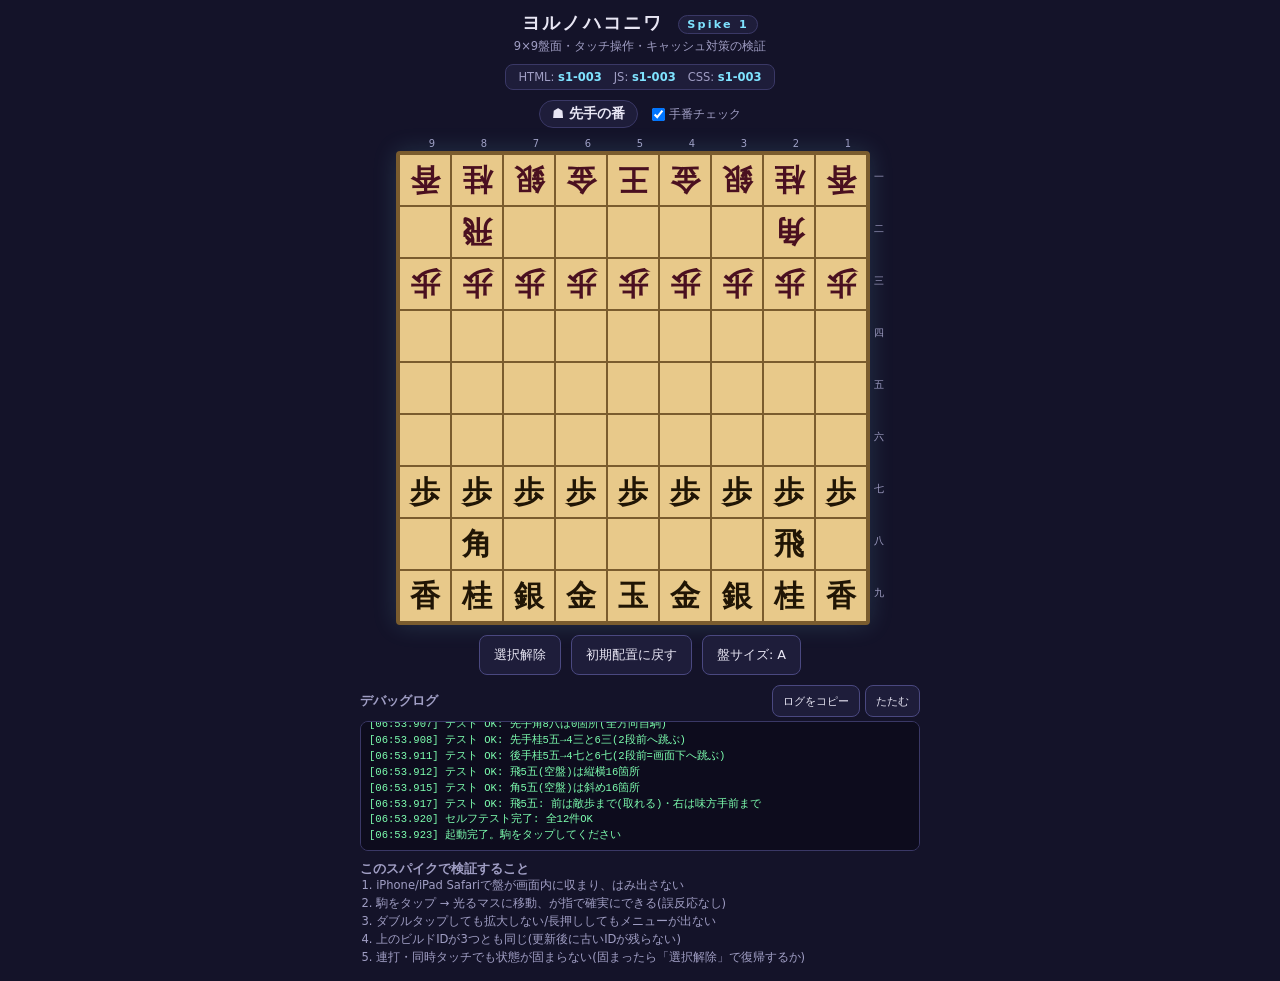
==== index.html @ ee91f28b "Add files via upload" ====
<!DOCTYPE html>
<html lang="ja">
<head>
<meta charset="UTF-8">
<meta name="viewport" content="width=device-width, initial-scale=1.0, maximum-scale=1.0, user-scalable=no, viewport-fit=cover">
<meta name="apple-mobile-web-app-capable" content="yes">
<meta name="apple-mobile-web-app-title" content="ヨルノハコニワ">
<meta name="apple-mobile-web-app-status-bar-style" content="black-translucent">
<meta name="format-detection" content="telephone=no">
<title>ヨルノハコニワ Spike 1 - 盤面UI検証</title>

<!-- ============================================================
  キャッシュ対策の要:
  ・全アセットに ?v=ビルドID を付与
  ・HTML / CSS / JS それぞれにビルドIDを埋め込み、実行時に照合
  ・3つのIDが一致しない = 古いキャッシュが混在 → 画面に赤色警告
  デプロイ時は BUILD ID を必ず更新すること(手順は README 参照)
============================================================ -->
<script>window.BUILD_HTML = 's1-003';</script>
<link rel="stylesheet" href="style.css?v=s1-003">
<script src="app.js?v=s1-003" defer></script>
</head>
<body>

<header class="top">
  <h1>ヨルノハコニワ <span class="spike-tag">Spike 1</span></h1>
  <p class="sub">9×9盤面・タッチ操作・キャッシュ対策の検証</p>
</header>

<div id="cache-warning" class="cache-warning hidden">
  ⚠️ 古いファイルが混在しています(ビルドID不一致)。再読み込みしてください。
</div>

<div class="build-bar">
  <span>HTML: <b id="build-html">?</b></span>
  <span>JS: <b id="build-js">?</b></span>
  <span>CSS: <b id="build-css">?</b></span>
  <span id="css-build-probe" aria-hidden="true"></span>
</div>

<main>
  <div class="status-row">
    <div id="turn-indicator" class="turn-indicator">☗ 先手の番</div>
    <label class="toggle">
      <input type="checkbox" id="turn-check" checked>
      手番チェック
    </label>
  </div>

  <div class="board-wrap">
    <div id="file-labels" class="file-labels"></div>
    <div class="board-row">
      <div id="board" class="board"></div>
      <div id="rank-labels" class="rank-labels"></div>
    </div>
  </div>

  <div class="btn-row">
    <button id="btn-reset-state" type="button">選択解除</button>
    <button id="btn-reset-board" type="button">初期配置に戻す</button>
    <button id="btn-size" type="button">盤サイズ: A</button>
  </div>

  <section class="debug">
    <div class="debug-head">
      <h2>デバッグログ</h2>
      <div>
        <button id="btn-copy-log" type="button">ログをコピー</button>
        <button id="btn-toggle-log" type="button">たたむ</button>
      </div>
    </div>
    <div id="log" class="log" aria-live="polite"><div>起動中...(この表示のまま変わらない場合、app.jsが読み込めていません)</div></div>
  </section>

  <section class="notes">
    <h2>このスパイクで検証すること</h2>
    <ol>
      <li>iPhone/iPad Safariで盤が画面内に収まり、はみ出さない</li>
      <li>駒をタップ → 光るマスに移動、が指で確実にできる(誤反応なし)</li>
      <li>ダブルタップしても拡大しない/長押ししてもメニューが出ない</li>
      <li>上のビルドIDが3つとも同じ(更新後に古いIDが残らない)</li>
      <li>連打・同時タッチでも状態が固まらない(固まったら「選択解除」で復帰するか)</li>
    </ol>
  </section>
</main>

</body>
</html>
---- style.css ----
/* ============================================================
   ヨルノハコニワ Spike 1 スタイル
   目的: 検証用の最小UI。夜の世界のトーンだけ先取りしつつ、
         機能検証(タッチ・視認性・キャッシュ)を最優先。
   ============================================================ */

/* CSSビルドID: デプロイ時に必ず更新(index.html / app.js と揃える) */
#css-build-probe::after { content: 's1-003'; }
#css-build-probe { position: absolute; visibility: hidden; }

:root {
  --night: #141329;        /* 夜空 */
  --night-soft: #1e1d3a;   /* パネル */
  --ink: #e8e6f4;          /* 文字 */
  --ink-dim: #a09ec4;
  --board: #e8c98a;        /* 盤(視認性最優先で明るい柾目色) */
  --board-line: #7a5c2e;
  --glow: #7fe3ff;         /* ひかり(移動可能マス) */
  --select: #ffd166;       /* 選択中 */
  --warn: #ff5d73;
  --cell: min(10.2vw, 52px);   /* サイズA(既定) */
  --pc-scale: 0.58;
}

/* サイズB: iPad等の大画面向け比較案(盤サイズトグルで切替) */
body.size-b {
  --cell: min(10vw, 60px);
  --pc-scale: 0.62;
}

* { box-sizing: border-box; margin: 0; padding: 0; }

html, body {
  background: var(--night);
  color: var(--ink);
  font-family: "Hiragino Kaku Gothic ProN", "Hiragino Sans", "Yu Gothic", system-ui, sans-serif;
  /* iOS: 長押し選択・タップハイライト・リンクプレビューを抑止 */
  -webkit-user-select: none;
  user-select: none;
  -webkit-tap-highlight-color: transparent;
  -webkit-touch-callout: none;
  /* ダブルタップ拡大の抑止(スクロールは許可) */
  touch-action: manipulation;
}

body {
  min-height: 100dvh;
  padding: max(10px, env(safe-area-inset-top)) max(10px, env(safe-area-inset-right))
           max(16px, env(safe-area-inset-bottom)) max(10px, env(safe-area-inset-left));
  display: flex;
  flex-direction: column;
  align-items: center;
  gap: 10px;
}

.top { text-align: center; }
.top h1 { font-size: 1.15rem; letter-spacing: 0.12em; }
.spike-tag {
  font-size: 0.7rem; vertical-align: middle;
  background: var(--night-soft); border: 1px solid #3a3866;
  border-radius: 999px; padding: 2px 8px; margin-left: 6px; color: var(--glow);
}
.sub { font-size: 0.72rem; color: var(--ink-dim); margin-top: 4px; }

/* ---- ビルドID表示(キャッシュ検証の中核) ---- */
.build-bar {
  display: flex; gap: 12px; font-size: 0.72rem; color: var(--ink-dim);
  background: var(--night-soft); border: 1px solid #3a3866;
  border-radius: 8px; padding: 5px 12px;
}
.build-bar b { color: var(--glow); font-weight: 600; }
.cache-warning {
  background: var(--warn); color: #fff; font-size: 0.8rem; font-weight: 700;
  border-radius: 8px; padding: 8px 12px; text-align: center;
}
.hidden { display: none; }

main { display: flex; flex-direction: column; align-items: center; gap: 10px; width: 100%; max-width: 560px; }

.status-row { display: flex; align-items: center; gap: 14px; }
.turn-indicator {
  font-size: 0.85rem; font-weight: 700; padding: 4px 12px;
  border-radius: 999px; background: var(--night-soft); border: 1px solid #3a3866;
}
.turn-indicator.gote { color: #ffb3c1; }
.toggle { font-size: 0.75rem; color: var(--ink-dim); display: flex; align-items: center; gap: 4px; }

/* ---- 盤 ---- */
.board-wrap { display: flex; flex-direction: column; align-items: center; }
.board-row { display: flex; align-items: stretch; }

.file-labels {
  display: grid; grid-template-columns: repeat(9, var(--cell));
  font-size: 0.62rem; color: var(--ink-dim); text-align: center; margin-bottom: 2px;
}
.rank-labels {
  display: grid; grid-template-rows: repeat(9, var(--cell));
  font-size: 0.62rem; color: var(--ink-dim);
  align-items: center; padding-left: 4px;
}

.board {
  display: grid;
  grid-template-columns: repeat(9, var(--cell));
  grid-template-rows: repeat(9, var(--cell));
  background: var(--board);
  border: 3px solid var(--board-line);
  border-radius: 4px;
  box-shadow: 0 0 24px rgba(127, 227, 255, 0.15);
  /* 盤上ではスクロール・ズーム等のジェスチャを完全に無効化し、
     タッチをすべて着手操作として受け取る(前作の操作不安定への対策) */
  touch-action: none;
}

.cell {
  border: 1px solid var(--board-line);
  display: flex; align-items: center; justify-content: center;
  position: relative;
  font-size: calc(var(--cell) * var(--pc-scale));
  font-weight: 700;
  color: #201505;
  line-height: 1;
}

.cell .pc { pointer-events: none; }           /* タッチ判定は必ずセルで受ける */
.cell .pc.gote { transform: rotate(180deg); color: #4a1020; }

/* 選択中の駒 */
.cell.selected { background: var(--select); box-shadow: inset 0 0 0 2px #b8860b; }

/* 移動可能マス = 「ひかり」 */
.cell.movable { background: rgba(127, 227, 255, 0.45); }
.cell.movable::after {
  content: ""; position: absolute; width: 26%; height: 26%;
  border-radius: 50%; background: #22b8dd; opacity: 0.9;
}
.cell.movable.capture { background: rgba(255, 93, 115, 0.4); }
.cell.movable.capture::after { background: var(--warn); }

/* 無効タップの視覚フィードバック */
.cell.reject { animation: reject 0.25s ease; }
@keyframes reject {
  0%, 100% { background: inherit; }
  50% { background: rgba(255, 93, 115, 0.5); }
}

/* ---- ボタン ---- */
.btn-row { display: flex; gap: 10px; }
button {
  font-size: 0.8rem; font-family: inherit;
  background: var(--night-soft); color: var(--ink);
  border: 1px solid #4a4880; border-radius: 8px;
  padding: 8px 14px;
  min-height: 40px;               /* 子どもの指でも押せる最小サイズ */
  touch-action: manipulation;
}
button:active { background: #34325e; }

/* ---- デバッグログ ---- */
.debug { width: 100%; }
.debug-head { display: flex; justify-content: space-between; align-items: center; margin-bottom: 4px; }
.debug-head h2, .notes h2 { font-size: 0.8rem; color: var(--ink-dim); }
.debug-head button { min-height: 32px; padding: 4px 10px; font-size: 0.7rem; }
.log {
  background: #0d0c1d; border: 1px solid #3a3866; border-radius: 8px;
  font-family: ui-monospace, Menlo, monospace;
  font-size: 0.66rem; line-height: 1.5;
  height: 130px; overflow-y: auto; padding: 6px 8px;
  -webkit-user-select: text; user-select: text;  /* ログは選択コピー可 */
  overscroll-behavior: contain;
}
.log.collapsed { display: none; }
.log .warn { color: var(--warn); }
.log .ok { color: #7dffb0; }

.notes { width: 100%; font-size: 0.72rem; color: var(--ink-dim); }
.notes ol { padding-left: 1.4em; display: grid; gap: 3px; }
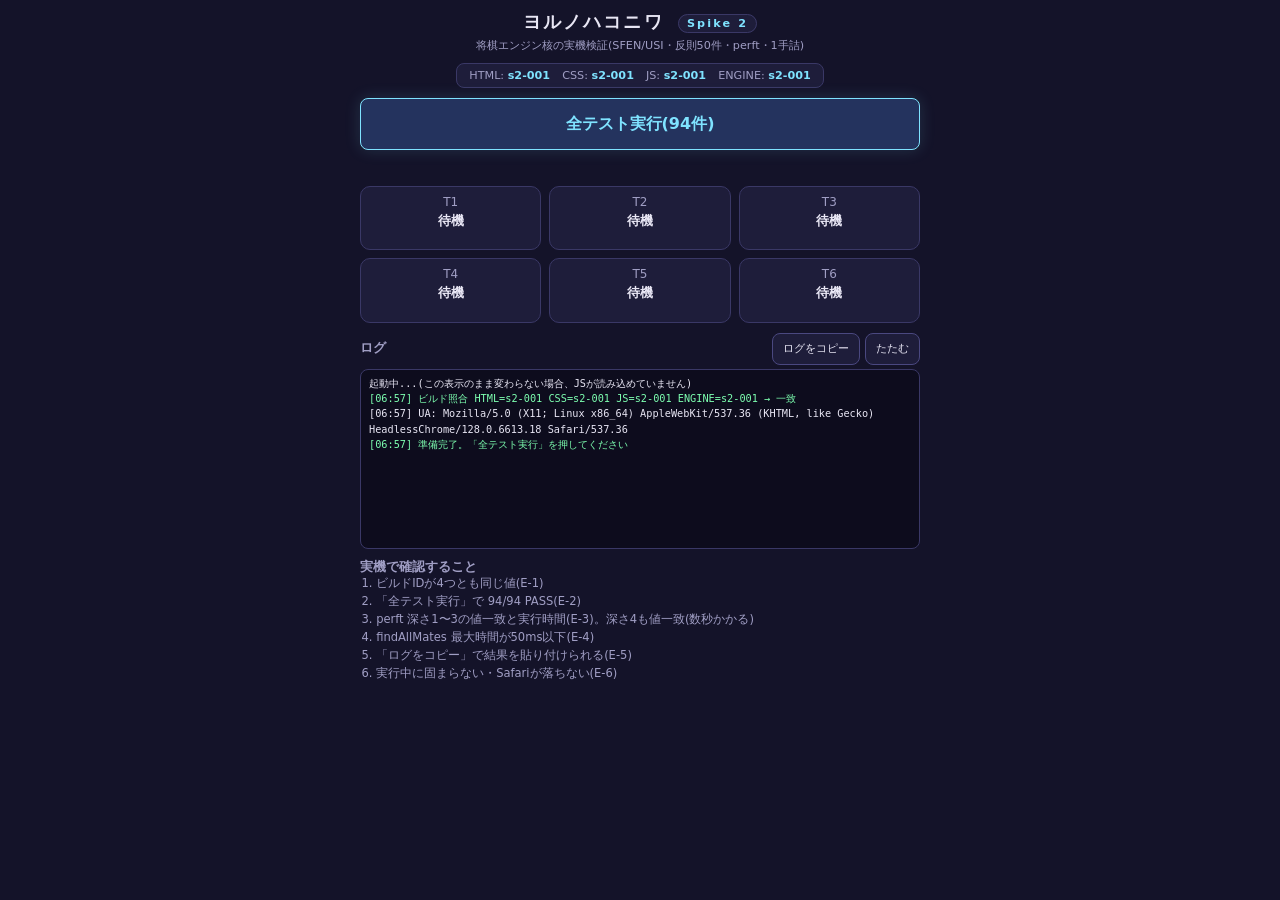
==== commit 190bba3c: "spike2" ====
--- a/index.html
+++ b/index.html
@@ -4,27 +4,23 @@
 <meta charset="UTF-8">
 <meta name="viewport" content="width=device-width, initial-scale=1.0, maximum-scale=1.0, user-scalable=no, viewport-fit=cover">
 <meta name="apple-mobile-web-app-capable" content="yes">
-<meta name="apple-mobile-web-app-title" content="ヨルノハコニワ">
+<meta name="apple-mobile-web-app-title" content="ヨルノハコニワ検証">
 <meta name="apple-mobile-web-app-status-bar-style" content="black-translucent">
 <meta name="format-detection" content="telephone=no">
-<title>ヨルノハコニワ Spike 1 - 盤面UI検証</title>
+<title>ヨルノハコニワ Spike 2 - エンジン実機検証</title>
 
-<!-- ============================================================
-  キャッシュ対策の要:
-  ・全アセットに ?v=ビルドID を付与
-  ・HTML / CSS / JS それぞれにビルドIDを埋め込み、実行時に照合
-  ・3つのIDが一致しない = 古いキャッシュが混在 → 画面に赤色警告
-  デプロイ時は BUILD ID を必ず更新すること(手順は README 参照)
-============================================================ -->
-<script>window.BUILD_HTML = 's1-003';</script>
-<link rel="stylesheet" href="style.css?v=s1-003">
-<script src="app.js?v=s1-003" defer></script>
+<!-- キャッシュ対策: 全アセットに ?v=ビルドID。HTML/CSS/runner/engineの4箇所のIDを起動時に照合し、
+     不一致なら赤色警告(Spike 1で実証済みの方式を継承)。デプロイ時はREADME記載の7箇所を更新 -->
+<script>window.BUILD_HTML = 's2-001';</script>
+<link rel="stylesheet" href="style.css?v=s2-001">
+<script src="engine.js?v=s2-001" defer></script>
+<script src="runner.js?v=s2-001" defer></script>
 </head>
 <body>
 
 <header class="top">
-  <h1>ヨルノハコニワ <span class="spike-tag">Spike 1</span></h1>
-  <p class="sub">9×9盤面・タッチ操作・キャッシュ対策の検証</p>
+  <h1>ヨルノハコニワ <span class="spike-tag">Spike 2</span></h1>
+  <p class="sub">将棋エンジン核の実機検証(SFEN/USI・反則50件・perft・1手詰)</p>
 </header>
 
 <div id="cache-warning" class="cache-warning hidden">
@@ -33,53 +29,38 @@
 
 <div class="build-bar">
   <span>HTML: <b id="build-html">?</b></span>
+  <span>CSS: <b id="build-css">?</b></span>
   <span>JS: <b id="build-js">?</b></span>
-  <span>CSS: <b id="build-css">?</b></span>
+  <span>ENGINE: <b id="build-engine">?</b></span>
   <span id="css-build-probe" aria-hidden="true"></span>
 </div>
 
 <main>
-  <div class="status-row">
-    <div id="turn-indicator" class="turn-indicator">☗ 先手の番</div>
-    <label class="toggle">
-      <input type="checkbox" id="turn-check" checked>
-      手番チェック
-    </label>
-  </div>
+  <button id="run-all" type="button" class="primary">全テスト実行(94件)</button>
+  <div id="summary" class="summary"></div>
 
-  <div class="board-wrap">
-    <div id="file-labels" class="file-labels"></div>
-    <div class="board-row">
-      <div id="board" class="board"></div>
-      <div id="rank-labels" class="rank-labels"></div>
-    </div>
-  </div>
-
-  <div class="btn-row">
-    <button id="btn-reset-state" type="button">選択解除</button>
-    <button id="btn-reset-board" type="button">初期配置に戻す</button>
-    <button id="btn-size" type="button">盤サイズ: A</button>
-  </div>
+  <div id="suites" class="suites"></div>
 
   <section class="debug">
     <div class="debug-head">
-      <h2>デバッグログ</h2>
+      <h2>ログ</h2>
       <div>
         <button id="btn-copy-log" type="button">ログをコピー</button>
         <button id="btn-toggle-log" type="button">たたむ</button>
       </div>
     </div>
-    <div id="log" class="log" aria-live="polite"><div>起動中...(この表示のまま変わらない場合、app.jsが読み込めていません)</div></div>
+    <div id="log" class="log" aria-live="polite"><div>起動中...(この表示のまま変わらない場合、JSが読み込めていません)</div></div>
   </section>
 
   <section class="notes">
-    <h2>このスパイクで検証すること</h2>
+    <h2>実機で確認すること</h2>
     <ol>
-      <li>iPhone/iPad Safariで盤が画面内に収まり、はみ出さない</li>
-      <li>駒をタップ → 光るマスに移動、が指で確実にできる(誤反応なし)</li>
-      <li>ダブルタップしても拡大しない/長押ししてもメニューが出ない</li>
-      <li>上のビルドIDが3つとも同じ(更新後に古いIDが残らない)</li>
-      <li>連打・同時タッチでも状態が固まらない(固まったら「選択解除」で復帰するか)</li>
+      <li>ビルドIDが4つとも同じ値(E-1)</li>
+      <li>「全テスト実行」で 94/94 PASS(E-2)</li>
+      <li>perft 深さ1〜3の値一致と実行時間(E-3)。深さ4も値一致(数秒かかる)</li>
+      <li>findAllMates 最大時間が50ms以下(E-4)</li>
+      <li>「ログをコピー」で結果を貼り付けられる(E-5)</li>
+      <li>実行中に固まらない・Safariが落ちない(E-6)</li>
     </ol>
   </section>
 </main>
--- a/style.css
+++ b/style.css
@@ -1,31 +1,17 @@
-/* ============================================================
-   ヨルノハコニワ Spike 1 スタイル
-   目的: 検証用の最小UI。夜の世界のトーンだけ先取りしつつ、
-         機能検証(タッチ・視認性・キャッシュ)を最優先。
-   ============================================================ */
+/* ヨルノハコニワ Spike 2 スタイル(Spike 1の夜テーマを継承した検証UI) */
 
-/* CSSビルドID: デプロイ時に必ず更新(index.html / app.js と揃える) */
-#css-build-probe::after { content: 's1-003'; }
+/* CSSビルドID: デプロイ時に必ず更新(README記載の7箇所と揃える) */
+#css-build-probe::after { content: 's2-001'; }
 #css-build-probe { position: absolute; visibility: hidden; }
 
 :root {
-  --night: #141329;        /* 夜空 */
-  --night-soft: #1e1d3a;   /* パネル */
-  --ink: #e8e6f4;          /* 文字 */
+  --night: #141329;
+  --night-soft: #1e1d3a;
+  --ink: #e8e6f4;
   --ink-dim: #a09ec4;
-  --board: #e8c98a;        /* 盤(視認性最優先で明るい柾目色) */
-  --board-line: #7a5c2e;
-  --glow: #7fe3ff;         /* ひかり(移動可能マス) */
-  --select: #ffd166;       /* 選択中 */
+  --glow: #7fe3ff;
+  --good: #7dffb0;
   --warn: #ff5d73;
-  --cell: min(10.2vw, 52px);   /* サイズA(既定) */
-  --pc-scale: 0.58;
-}
-
-/* サイズB: iPad等の大画面向け比較案(盤サイズトグルで切替) */
-body.size-b {
-  --cell: min(10vw, 60px);
-  --pc-scale: 0.62;
 }
 
 * { box-sizing: border-box; margin: 0; padding: 0; }
@@ -34,37 +20,30 @@
   background: var(--night);
   color: var(--ink);
   font-family: "Hiragino Kaku Gothic ProN", "Hiragino Sans", "Yu Gothic", system-ui, sans-serif;
-  /* iOS: 長押し選択・タップハイライト・リンクプレビューを抑止 */
-  -webkit-user-select: none;
-  user-select: none;
   -webkit-tap-highlight-color: transparent;
   -webkit-touch-callout: none;
-  /* ダブルタップ拡大の抑止(スクロールは許可) */
   touch-action: manipulation;
 }
 
 body {
   min-height: 100dvh;
-  padding: max(10px, env(safe-area-inset-top)) max(10px, env(safe-area-inset-right))
-           max(16px, env(safe-area-inset-bottom)) max(10px, env(safe-area-inset-left));
-  display: flex;
-  flex-direction: column;
-  align-items: center;
-  gap: 10px;
+  padding: max(10px, env(safe-area-inset-top)) max(12px, env(safe-area-inset-right))
+           max(16px, env(safe-area-inset-bottom)) max(12px, env(safe-area-inset-left));
+  display: flex; flex-direction: column; align-items: center; gap: 10px;
 }
 
 .top { text-align: center; }
-.top h1 { font-size: 1.15rem; letter-spacing: 0.12em; }
+.top h1 { font-size: 1.1rem; letter-spacing: 0.12em; }
 .spike-tag {
   font-size: 0.7rem; vertical-align: middle;
   background: var(--night-soft); border: 1px solid #3a3866;
   border-radius: 999px; padding: 2px 8px; margin-left: 6px; color: var(--glow);
 }
-.sub { font-size: 0.72rem; color: var(--ink-dim); margin-top: 4px; }
+.sub { font-size: 0.7rem; color: var(--ink-dim); margin-top: 4px; }
 
-/* ---- ビルドID表示(キャッシュ検証の中核) ---- */
 .build-bar {
-  display: flex; gap: 12px; font-size: 0.72rem; color: var(--ink-dim);
+  display: flex; flex-wrap: wrap; gap: 8px 12px; justify-content: center;
+  font-size: 0.7rem; color: var(--ink-dim);
   background: var(--night-soft); border: 1px solid #3a3866;
   border-radius: 8px; padding: 5px 12px;
 }
@@ -77,86 +56,38 @@
 
 main { display: flex; flex-direction: column; align-items: center; gap: 10px; width: 100%; max-width: 560px; }
 
-.status-row { display: flex; align-items: center; gap: 14px; }
-.turn-indicator {
-  font-size: 0.85rem; font-weight: 700; padding: 4px 12px;
-  border-radius: 999px; background: var(--night-soft); border: 1px solid #3a3866;
-}
-.turn-indicator.gote { color: #ffb3c1; }
-.toggle { font-size: 0.75rem; color: var(--ink-dim); display: flex; align-items: center; gap: 4px; }
-
-/* ---- 盤 ---- */
-.board-wrap { display: flex; flex-direction: column; align-items: center; }
-.board-row { display: flex; align-items: stretch; }
-
-.file-labels {
-  display: grid; grid-template-columns: repeat(9, var(--cell));
-  font-size: 0.62rem; color: var(--ink-dim); text-align: center; margin-bottom: 2px;
-}
-.rank-labels {
-  display: grid; grid-template-rows: repeat(9, var(--cell));
-  font-size: 0.62rem; color: var(--ink-dim);
-  align-items: center; padding-left: 4px;
-}
-
-.board {
-  display: grid;
-  grid-template-columns: repeat(9, var(--cell));
-  grid-template-rows: repeat(9, var(--cell));
-  background: var(--board);
-  border: 3px solid var(--board-line);
-  border-radius: 4px;
-  box-shadow: 0 0 24px rgba(127, 227, 255, 0.15);
-  /* 盤上ではスクロール・ズーム等のジェスチャを完全に無効化し、
-     タッチをすべて着手操作として受け取る(前作の操作不安定への対策) */
-  touch-action: none;
-}
-
-.cell {
-  border: 1px solid var(--board-line);
-  display: flex; align-items: center; justify-content: center;
-  position: relative;
-  font-size: calc(var(--cell) * var(--pc-scale));
-  font-weight: 700;
-  color: #201505;
-  line-height: 1;
-}
-
-.cell .pc { pointer-events: none; }           /* タッチ判定は必ずセルで受ける */
-.cell .pc.gote { transform: rotate(180deg); color: #4a1020; }
-
-/* 選択中の駒 */
-.cell.selected { background: var(--select); box-shadow: inset 0 0 0 2px #b8860b; }
-
-/* 移動可能マス = 「ひかり」 */
-.cell.movable { background: rgba(127, 227, 255, 0.45); }
-.cell.movable::after {
-  content: ""; position: absolute; width: 26%; height: 26%;
-  border-radius: 50%; background: #22b8dd; opacity: 0.9;
-}
-.cell.movable.capture { background: rgba(255, 93, 115, 0.4); }
-.cell.movable.capture::after { background: var(--warn); }
-
-/* 無効タップの視覚フィードバック */
-.cell.reject { animation: reject 0.25s ease; }
-@keyframes reject {
-  0%, 100% { background: inherit; }
-  50% { background: rgba(255, 93, 115, 0.5); }
-}
-
-/* ---- ボタン ---- */
-.btn-row { display: flex; gap: 10px; }
 button {
-  font-size: 0.8rem; font-family: inherit;
+  font-size: 0.82rem; font-family: inherit;
   background: var(--night-soft); color: var(--ink);
   border: 1px solid #4a4880; border-radius: 8px;
-  padding: 8px 14px;
-  min-height: 40px;               /* 子どもの指でも押せる最小サイズ */
+  padding: 8px 14px; min-height: 42px;
   touch-action: manipulation;
 }
 button:active { background: #34325e; }
+button:disabled { opacity: 0.6; }
+button.primary {
+  width: 100%; font-size: 1rem; font-weight: 700; min-height: 52px;
+  background: #24335e; border-color: var(--glow); color: var(--glow);
+  box-shadow: 0 0 16px rgba(127, 227, 255, 0.15);
+}
 
-/* ---- デバッグログ ---- */
+.summary { min-height: 1.2em; font-size: 0.85rem; font-weight: 700; }
+.summary.pass { color: var(--good); }
+.summary.fail { color: var(--warn); }
+
+.suites { display: grid; grid-template-columns: repeat(3, 1fr); gap: 8px; width: 100%; }
+.card {
+  background: var(--night-soft); border: 1px solid #3a3866; border-radius: 10px;
+  padding: 8px; text-align: center;
+}
+.card-name { font-size: 0.75rem; color: var(--ink-dim); }
+.card-status { font-size: 0.8rem; font-weight: 700; margin-top: 4px; min-height: 2.2em; }
+.card.running { border-color: var(--glow); }
+.card.pass { border-color: var(--good); }
+.card.pass .card-status { color: var(--good); }
+.card.fail { border-color: var(--warn); }
+.card.fail .card-status { color: var(--warn); }
+
 .debug { width: 100%; }
 .debug-head { display: flex; justify-content: space-between; align-items: center; margin-bottom: 4px; }
 .debug-head h2, .notes h2 { font-size: 0.8rem; color: var(--ink-dim); }
@@ -164,14 +95,14 @@
 .log {
   background: #0d0c1d; border: 1px solid #3a3866; border-radius: 8px;
   font-family: ui-monospace, Menlo, monospace;
-  font-size: 0.66rem; line-height: 1.5;
-  height: 130px; overflow-y: auto; padding: 6px 8px;
-  -webkit-user-select: text; user-select: text;  /* ログは選択コピー可 */
+  font-size: 0.64rem; line-height: 1.5;
+  height: 180px; overflow-y: auto; padding: 6px 8px;
+  -webkit-user-select: text; user-select: text;
   overscroll-behavior: contain;
 }
 .log.collapsed { display: none; }
 .log .warn { color: var(--warn); }
-.log .ok { color: #7dffb0; }
+.log .ok { color: var(--good); }
 
 .notes { width: 100%; font-size: 0.72rem; color: var(--ink-dim); }
 .notes ol { padding-left: 1.4em; display: grid; gap: 3px; }
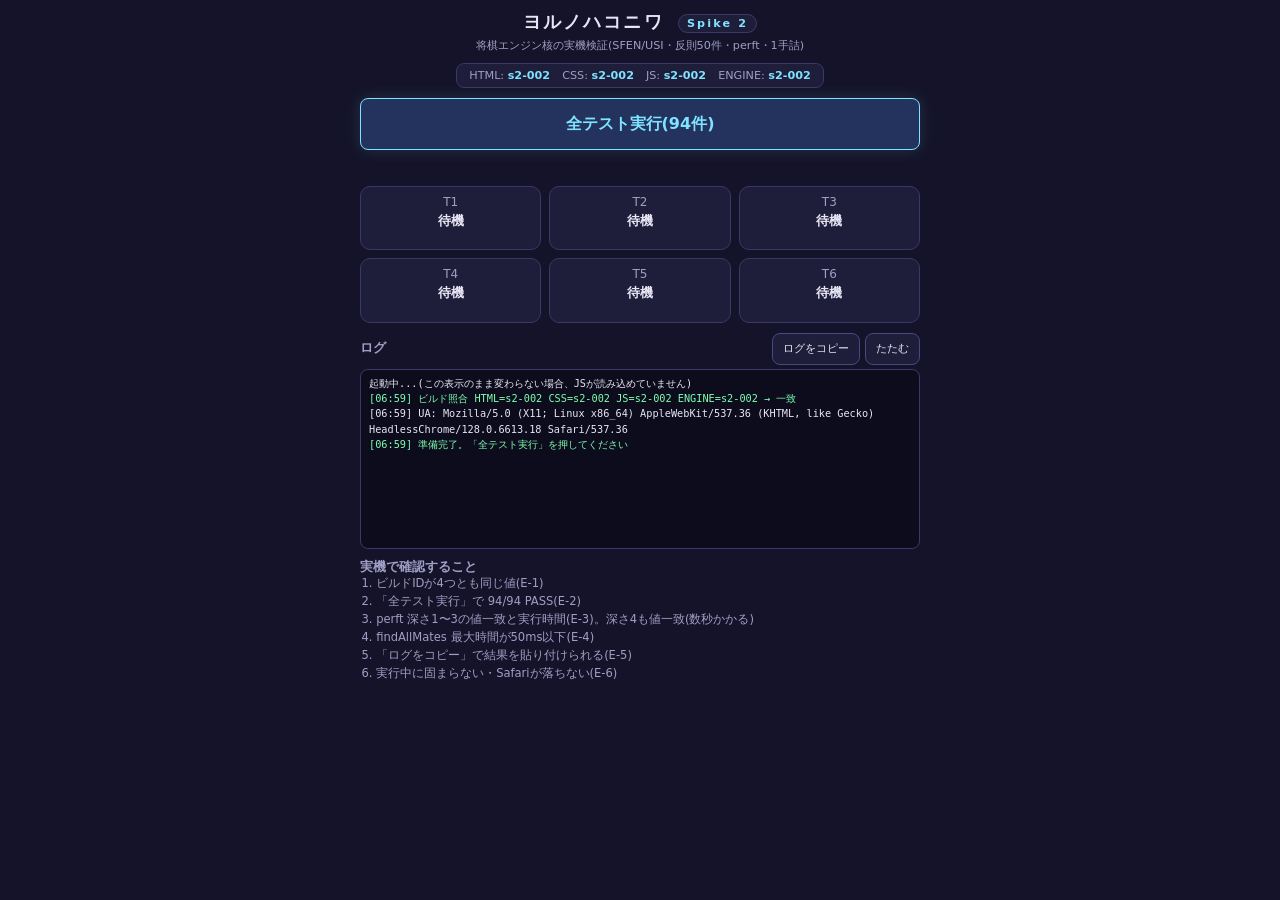
==== commit fbb5e2d7: "Add files via upload" ====
--- a/index.html
+++ b/index.html
@@ -11,10 +11,10 @@
 
 <!-- キャッシュ対策: 全アセットに ?v=ビルドID。HTML/CSS/runner/engineの4箇所のIDを起動時に照合し、
      不一致なら赤色警告(Spike 1で実証済みの方式を継承)。デプロイ時はREADME記載の7箇所を更新 -->
-<script>window.BUILD_HTML = 's2-001';</script>
-<link rel="stylesheet" href="style.css?v=s2-001">
-<script src="engine.js?v=s2-001" defer></script>
-<script src="runner.js?v=s2-001" defer></script>
+<script>window.BUILD_HTML = 's2-002';</script>
+<link rel="stylesheet" href="style.css?v=s2-002">
+<script src="engine.js?v=s2-002" defer></script>
+<script src="runner.js?v=s2-002" defer></script>
 </head>
 <body>
 
--- a/style.css
+++ b/style.css
@@ -1,7 +1,7 @@
 /* ヨルノハコニワ Spike 2 スタイル(Spike 1の夜テーマを継承した検証UI) */
 
 /* CSSビルドID: デプロイ時に必ず更新(README記載の7箇所と揃える) */
-#css-build-probe::after { content: 's2-001'; }
+#css-build-probe::after { content: 's2-002'; }
 #css-build-probe { position: absolute; visibility: hidden; }
 
 :root {
